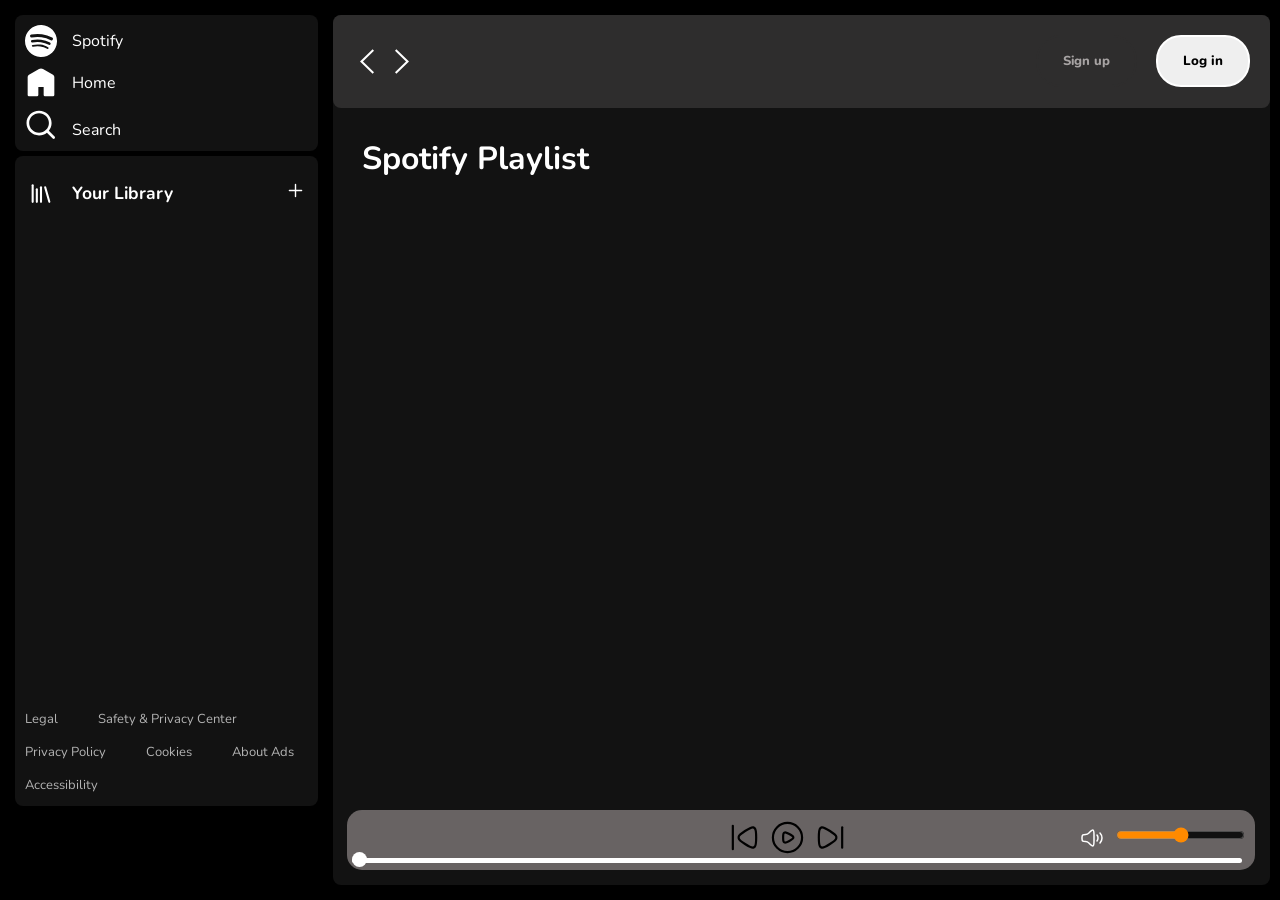
==== index.html @ a6fa282a "deploy" ====
<!DOCTYPE html>
<html lang="en">

<head>
    <meta charset="UTF-8">
    <meta name="viewport" content="width=device-width, initial-scale=1.0">
    <title>Spotify - Web Player: Music for everyone</title>
    <link rel="stylesheet" href="css/style.css">
    <link rel="stylesheet" href="css/utils.css">
    <link rel="stylesheet" href="css/responsive.css">
</head>

<body>
    <div class="container flex bg-black">
        <div class="left">
            <div class="cross">
                <img width="30px" class="invert" src="svgs/cross.svg" alt="">
            </div>
            <div class="home bg-grey rounded m-1 p-2">
                <ul>
                    <li><img class="invert" src="svgs/logo.svg" alt="Spotify">Spotify</li>
                    <li><img class="invert" src="svgs/home.svg" alt="Home">Home</li>
                    <li><img class="invert p-3" src="svgs/search.svg" alt="Search">Search</li>
                </ul>
            </div>
            <div class="library bg-grey rounded m-1 p-1">
                <div class="heading">
                    <img class="invert" src="svgs/library.svg" alt="library">
                    <h3>Your Library</h3>
                    <div class="more">
                        <img class="invert" src="svgs/plus.svg" alt="more">
                    </div>
                </div>
                <div class="songList">
                    <ul>
                    </ul>
                </div>
                <div class="footer">
                    <div><a href="https://www.spotify.com/pk-en/legal/">Legal</a></div>
                    <div><a href="https://www.spotify.com/pk-en/safetyandprivacy/">Safety &amp; Privacy
                            Center</a></div>
                    <div><a href="https://www.spotify.com/pk-en/legal/privacy-policy/">Privacy Policy</a>
                    </div>
                    <div><a href="https://www.spotify.com/pk-en/legal/cookies-policy/">Cookies</a></div>
                    <div><a href="https://www.spotify.com/pk-en/legal/privacy-policy/#s3">About Ads</a>
                    </div>
                    <div><a href="https://www.spotify.com/pk-en/accessibility/">Accessibility</a></div>
                </div>
            </div>
        </div>
        <div class="right bg-grey rounded">
            <div class="header">
                <div class="nav">
                    <img class="invert p-4 hamburger" src="svgs/hamburger.svg" alt="">
                    <img class="invert p-4" src="svgs/left-arrow.svg" alt="">
                    <img class="invert p-4" src="svgs/right-arrow.svg" alt="">
                </div>
                <div class="button">
                    <button class="sign">Sign up</button>
                    <button class="login">Log in</button>
                </div>
            </div>
            <div class="spotifyPlaylist">
                <h1>Spotify Playlist</h1>
                <div class="cardContainer">
                    <!-- <div data-folder="cs" class="card">
                        <div class="play">
                            <svg viewBox="0 0 100 100" xmlns="http://www.w3.org/2000/svg">
                                <circle cx="50" cy="50" r="50" fill="green" />
                                <polygon points="40,30 70,50 40,70" fill="black" />
                            </svg>
                        </div>
                        <img src="https://i.scdn.co/image/ab67616d00001e02402e69d05f836508a379956b" alt="">
                        <h2>Guzaarishein (From "Parwarish") [Original Motion Picture Soundtrack]</h2>
                        <p>Samar Jafri . Alistair Alvin</p>
                    </div>
                    <div data-folder="ncs" class="card">
                        <div class="play">
                            <svg viewBox="0 0 100 100" xmlns="http://www.w3.org/2000/svg">
                                <circle cx="50" cy="50" r="50" fill="green" />
                                <polygon points="40,30 70,50 40,70" fill="black" />
                            </svg>
                        </div>
                        <img src="https://i.scdn.co/image/ab67616d00001e02123cdd6a61f9f07afb4eb11e" alt="">
                        <h2>STFU</h2>
                        <p>AP Dhillon,Shinda Kahlon</p>
                    </div> -->
                    <!-- <div data-folder="ls" class="card">
                        <div class="play">
                            <svg viewBox="0 0 100 100" xmlns="http://www.w3.org/2000/svg">
                                <circle cx="50" cy="50" r="50" fill="green" />
                                <polygon points="40,30 70,50 40,70" fill="black" />
                            </svg>
                        </div>
                        <img src="https://i.scdn.co/image/ab67616d00001e020de04fd2c7c3bdc0a1d765f5" alt="">
                        <h2>Sajde</h2>
                        <p>Faheem Abdullah,Huzaif Nazar</p>
                    </div>
                    <div data-folder="os" class="card">
                        <div class="play">
                            <svg viewBox="0 0 100 100" xmlns="http://www.w3.org/2000/svg">
                                <circle cx="50" cy="50" r="50" fill="green" />
                                <polygon points="40,30 70,50 40,70" fill="black" />
                            </svg>
                        </div>
                        <img src="https://i.scdn.co/image/ab67616d00001e02e7a80f2e7ff3ef311f16a442" alt="">
                        <h2>Laal Pari (From "Housefull 5")</h2>
                        <p>Yo Yo Honey Singh,Simar Kaur,Alfaaz</p>
                    </div>
                    <div data-folder="s" class="card">
                        <div class="play">
                            <svg viewBox="0 0 100 100" xmlns="http://www.w3.org/2000/svg">
                                <circle cx="50" cy="50" r="50" fill="green" />
                                <polygon points="40,30 70,50 40,70" fill="black" />
                            </svg>
                        </div>
                        <img src="https://i.scdn.co/image/ab67616d00001e026d73f67ed72ae8eeb251040f" alt="">
                        <h2>Zamaana Lage (From "Metro ... In Dino")</h2>
                        <p>Pritam,Arijit Singh,Shashwat Singh,Qaisar-Ul-Jafri</p>
                    </div> -->

                </div>
                <div class="playbar">
                    <div class="seekbar ">
                        <div class="circle"></div>
                    </div>
                    <div class="details">
                        <div class="songinfo">
                        </div>
                        <div class="songbuttons">
                            <img width="35px" id="previous" src="svgs/previous.svg" alt="">
                            <img width="35px" id="play" src="svgs/play.svg" alt="">
                            <img width="35px" id="next" src="svgs/next.svg" alt="">
                        </div>
                        <div class="timevol">
                            <div class="songtime"></div>
                            <div class="volume invert">
                                <img src="svgs/volume.svg" alt="">
                                <div class="range">
                                    <input type="range" name="volume" id="">
                                </div>
                            </div>
                        </div>
                        
                    </div>
                </div>
            </div>
        </div>
    </div>
    <script src="js/script.js"></script>
    <!-- <script src="js/practice.js"></script> -->
</body>

</html>
---- css/style.css ----
@import url("https://fonts.googleapis.com/css2?family=Nunito:ital,wght@500&display=swap");
:root {
  --a:0;
}
* {
  margin: 0;
  padding: 0;
}
.container {
  display: flex;
  min-height: 100vh;
}
.left {
  width: 25vw;
  padding: 10px;
  min-height: 95vh;
}
.cross {
  display: none;
}
.right {
  width: 75vw;
  margin: 15px 0px;
  min-height: 95vh;
}
.home ul li {
  width: 32px;
  list-style: none;
  display: flex;
  align-items: center;
  gap: 15px;
  padding-top: 10px;
  font-family: "Nunito", sans-serif;
}
.library {
  /* display: flex; */
  /* justify-content: space-between; */
  position: relative;
  min-height: 70vh;
}
.heading {
  display: flex;
  align-items: center;
  gap: 15px;
  width: 100%;
  padding-top: 12px;
  font-family: "Nunito", sans-serif;
  font-size: 15px;
}
.heading img {
  width: 32px;
  height: 25px;
}
.more img {
  width: 15px;
  padding: 0 0 0 100px;
}
.songList {
  height: 300px;
  overflow: auto;
  margin: 8px 0px 24px;
}
.songList ul {
  /* padding: 10px; */
  font-family: "Nunito", sans-serif;
}
.songList ul li {
  list-style-type: decimal;
  display: flex;
  justify-content: space-between;
  gap: 10px;
  cursor: pointer;
  padding: 10px 5px;
  margin: 10px 0;
  border: 1px solid white;
  border-radius: 5px;
}
.info {
  font-size: 14px;
  width: 142px;
}
.playnow {
  display: flex;
  justify-content: center;
  align-items: center;
}
.playnow span {
  font-size: 10px;
  width: 60px;
}
.footer {
  display: flex;
  flex-wrap: wrap;
  font-size: 13px;
  gap: 15px 40px;
  position: absolute;
  bottom: 12px;
  margin-top: 12px;
}
.footer a {
  color: rgb(179, 179, 179);
  text-decoration: none;
  font-family: "Nunito", sans-serif;
  width: 34px;
}
.header {
  display: flex;
  justify-content: space-between;
  background: #2e2d2d;
  height: 93px;
  border-radius: 8px;
}
.right {
  position: relative;
  margin-right: 10px;
}
/* .header > * {
  padding: 20px;
} */

.nav {
  display: flex;
  padding: 20px 0px 20px 20px;
}
.button {
  padding: 20px 20px 20px 0px;
}
.hamburger {
  display: none;
}
.nav img {
  width: 28px;
}
.sign {
  font-weight: 800;
  font-family: "Nunito", sans-serif;
  padding: 15px 25px;
  border-radius: 25px;
  background: #2e2d2d;
  border: 2px solid #2e2d2d;
  color: #a7a3a3;
  font-size: 13px;
  cursor: pointer;
}
.sign:hover {
  font-size: 13.5px;
  color: white;
}
.login {
  margin: 0 0 0 15px;
  padding: 15px 25px;
  border-radius: 25px;
  border: 2px solid white;
  font-weight: 800;
  font-family: "Nunito", sans-serif;
  cursor: pointer;
}
.login:hover {
  padding: 15.5px 25.5px;
  font-weight: 800;
}
.spotifyPlaylist {
  padding: 14px;
}
.spotifyPlaylist h1 {
  padding: 15px;
  font-family: "Nunito", sans-serif;
}
.cardContainer {
  display: flex;
  flex-wrap: wrap;
  max-height: 55vh;
  overflow-y: auto;
}
.spotifyPlaylist .card {
  width: 165px;
  padding: 0px 12px;
  position: relative;
}
.play {
  position: relative;
  width: 25%;
  top: 48%;
  right: -70%;
  opacity: var(--a);
}
/* .play:hover {
  opacity: 1;
  top: 125px;
} */
.card {
  transition: all 0.9s;
}
.card:hover {
  --a:1;
  cursor: pointer;
  background-color: rgb(71, 71, 71);
}
.card img {
  width: 100%;
  object-fit: contain;
  border-radius: 6px;
}
.card h2 {
  font-size: smaller;
  font-family: "Nunito", sans-serif;
  padding: 10px 0;
}
.card p {
  font-family: "Nunito", sans-serif;
  font-size: small;
  /* padding: 0 0 20px; */
}
.playbar {
  position: absolute;
  bottom: 0px;
  background: rgb(104, 99, 99);
  width: 71vw;
  min-height: 40px;
  padding: 10px 0px;
  border-radius: 15px;
  margin-bottom: 15px;
}
.seekbar {
  height: 5px;
  width: 98%;
  background: white;
  position: absolute;
  bottom: 2px;
  border-radius: 10px;
  margin: 5px;
  cursor: pointer;
}
.circle {
  height: 15px;
  width: 15px;
  background-color: white;
  border-radius: 8px;
  position: absolute;
  bottom: -4px;
  left: 0%;
  transition: left 0.5s;
}
.songbuttons {
  display: flex;
  justify-self: center;
  gap: 8px;
}
.songbuttons img {
  cursor: pointer;
}
.songinfo {
  width: 150px;
}
.details {
  display: flex;
  justify-content: space-between;
  font-family: "Nunito", sans-serif;
  padding: 0 10px;
}
.timevol,
.volume {
  display: flex;
  align-items: center;
  justify-content: center;
  gap: 12px;
}
.volume {
  cursor: pointer;
}
input {
  cursor: pointer;
}
---- css/utils.css ----
.border {
  border: 2px solid red;
  margin: 3px;
}

.flex {
  display: flex;
}

.justify-center {
  justify-content: center;
}

.item-center {
  align-items: center;
}

.bg-black {
  background: black;
  color: white;
}
.bg-grey {
  background: #121212;
  color: white;
}

.invert {
  filter: invert(1);
}

.rounded {
  border-radius: 8px;
}

.m-1 {
  margin: 5px;
}

.p-1 {
  padding: 10px;
}

.p-2 {
  padding: 0px 10px;
}

.p-3 {
  padding-bottom: 10px;
}
.p-4 {
  padding-right: 7px;
}

/* Custom dark scrollbar for WebKit browsers */
::-webkit-scrollbar {
  width: 12px;
}

::-webkit-scrollbar-track {
  background: #222; /* Dark track */
}

::-webkit-scrollbar-thumb {
  background: #444; /* Darker thumb */
  border-radius: 6px;
}

::-webkit-scrollbar-thumb:hover {
  background: #555; /* Even darker on hover */
}
---- css/responsive.css ----
@media (max-width: 1024px) {
  .left {
    position: absolute;
    left: -120%;
    transition: all 0.3s;
    z-index: 1;
    width: 50vw;
    height: 99vh;
    background: black;
  }
  .left .cross {
    position: absolute;
    left: 44vw;
    top: 5vh;
    display: block;
  }
  .more img {
    padding: 0 0 0 22vw;
  }
  .home ul {
    padding: 30px 0;
  }
  .home ul li {
    padding: 15px;
  }
  /* .library {
    padding: 30px;
  } */
  .footer {
    bottom: 40px;
    font-size: 18px;
  }
  .songList {
    height: 50vh;
  }
  .right {
    width: 100vw;
    margin: 0;
  }
  .playbar {
    width: 97vw;
  }
  .hamburger {
    display: block;
  }
  .card {
    min-width: 44vw;
  }
  .header {
    border-radius: 0;
  }
  .cardContainer {
    max-height: 70vh;
    justify-content: center;
  }
  .login {
    margin: 0px;
  }
  .nav {
    padding-left: 10px;
  }
  .button {
    padding-right: 10px;
  }
  .details {
    flex-direction: column;
    align-items: center;
    gap: 23px;
  }
  .timevol {
    display: flex;
    justify-content: center;
    align-items: center;
    flex-direction: column;
    gap: 12px;
  }
  .play {
    width: 20%;
    top: 69%;
    right: -76%;
  }
}

@media (max-width: 430px) {
  .left {
    position: absolute;
    left: -120%;
    transition: all 0.3s;
    z-index: 1;
    width: 95vw;
    height: 97vh;
    background: black;
  }
  .home ul {
    padding: 15px 0;
  }
  .left .cross {
    left: 88vw;
  }
  .more img {
    padding: 0 0 0 44vw;
  }
  .cardContainer {
    max-height: 55vh;
  }
  .card {
    min-width: 84vw;
  }
  .songList {
    height: 40vh;
  }
  .playbar {
    width: 94vw;
  }
  .library {
    min-height: 63vh;
  }
  .footer {
    bottom: 20px;
    font-size: 16px;
  }
}
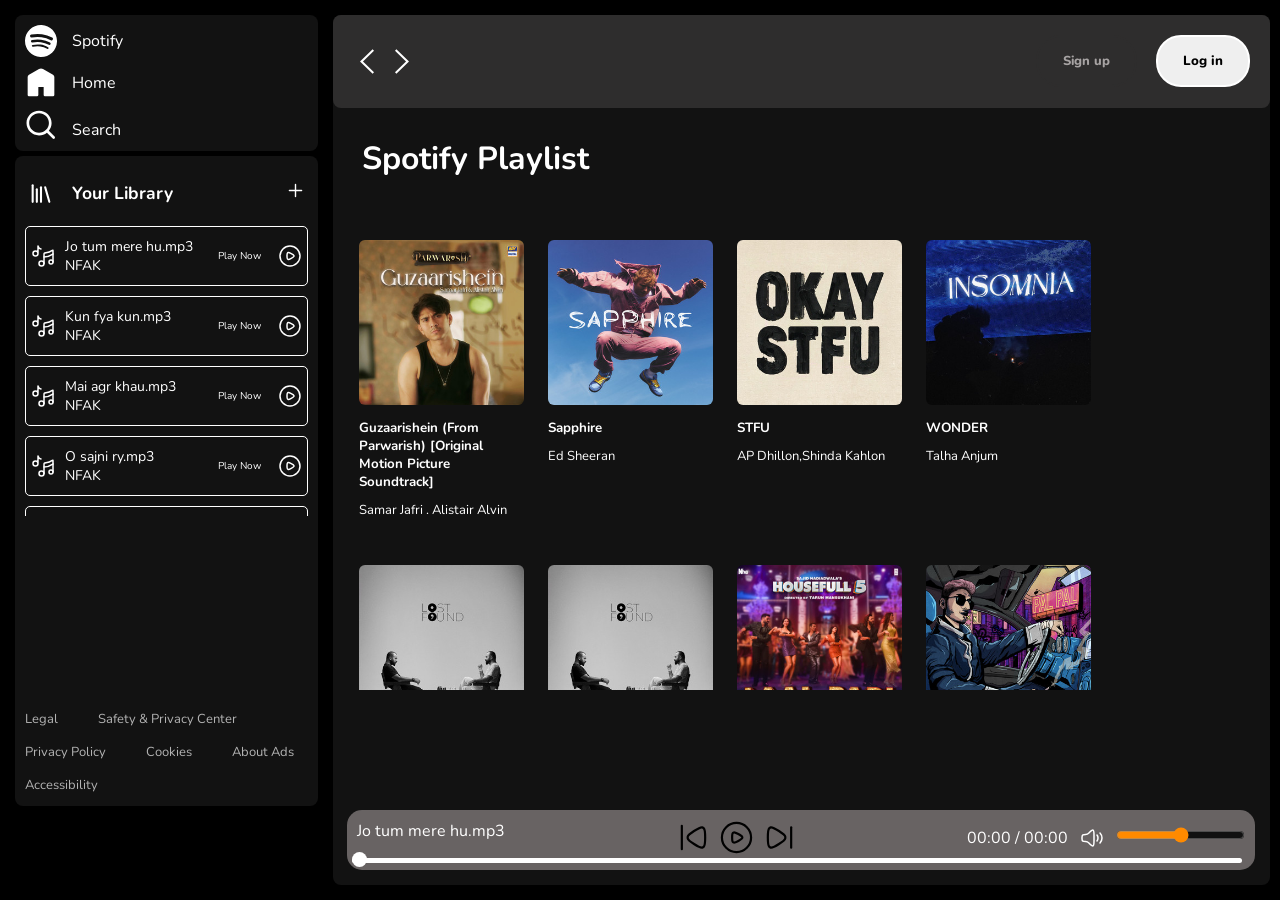
==== commit d8eb4c6c: "added cover images and favicon" ====
--- a/index.html
+++ b/index.html
@@ -5,30 +5,31 @@
     <meta charset="UTF-8">
     <meta name="viewport" content="width=device-width, initial-scale=1.0">
     <title>Spotify - Web Player: Music for everyone</title>
-    <link rel="stylesheet" href="css/style.css">
-    <link rel="stylesheet" href="css/utils.css">
-    <link rel="stylesheet" href="css/responsive.css">
+    <link rel="stylesheet" href="./css/style.css">
+    <link rel="stylesheet" href="./css/utils.css">
+    <link rel="stylesheet" href="./css/responsive.css">
+    <link rel="icon" href="favicon.ico" type="image/x-icon">
 </head>
 
 <body>
     <div class="container flex bg-black">
         <div class="left">
             <div class="cross">
-                <img width="30px" class="invert" src="svgs/cross.svg" alt="">
+                <img width="30px" class="invert" src="./svgs/cross.svg" alt="">
             </div>
             <div class="home bg-grey rounded m-1 p-2">
                 <ul>
-                    <li><img class="invert" src="svgs/logo.svg" alt="Spotify">Spotify</li>
-                    <li><img class="invert" src="svgs/home.svg" alt="Home">Home</li>
-                    <li><img class="invert p-3" src="svgs/search.svg" alt="Search">Search</li>
+                    <li><img class="invert" src="./svgs/logo.svg" alt="Spotify">Spotify</li>
+                    <li><img class="invert" src="./svgs/home.svg" alt="Home">Home</li>
+                    <li><img class="invert p-3" src="./svgs/search.svg" alt="Search">Search</li>
                 </ul>
             </div>
             <div class="library bg-grey rounded m-1 p-1">
                 <div class="heading">
-                    <img class="invert" src="svgs/library.svg" alt="library">
+                    <img class="invert" src="./svgs/library.svg" alt="library">
                     <h3>Your Library</h3>
                     <div class="more">
-                        <img class="invert" src="svgs/plus.svg" alt="more">
+                        <img class="invert" src="./svgs/plus.svg" alt="more">
                     </div>
                 </div>
                 <div class="songList">
@@ -51,9 +52,9 @@
         <div class="right bg-grey rounded">
             <div class="header">
                 <div class="nav">
-                    <img class="invert p-4 hamburger" src="svgs/hamburger.svg" alt="">
-                    <img class="invert p-4" src="svgs/left-arrow.svg" alt="">
-                    <img class="invert p-4" src="svgs/right-arrow.svg" alt="">
+                    <img class="invert p-4 hamburger" src="./svgs/hamburger.svg" alt="">
+                    <img class="invert p-4" src="./svgs/left-arrow.svg" alt="">
+                    <img class="invert p-4" src="./svgs/right-arrow.svg" alt="">
                 </div>
                 <div class="button">
                     <button class="sign">Sign up</button>
@@ -63,62 +64,6 @@
             <div class="spotifyPlaylist">
                 <h1>Spotify Playlist</h1>
                 <div class="cardContainer">
-                    <!-- <div data-folder="cs" class="card">
-                        <div class="play">
-                            <svg viewBox="0 0 100 100" xmlns="http://www.w3.org/2000/svg">
-                                <circle cx="50" cy="50" r="50" fill="green" />
-                                <polygon points="40,30 70,50 40,70" fill="black" />
-                            </svg>
-                        </div>
-                        <img src="https://i.scdn.co/image/ab67616d00001e02402e69d05f836508a379956b" alt="">
-                        <h2>Guzaarishein (From "Parwarish") [Original Motion Picture Soundtrack]</h2>
-                        <p>Samar Jafri . Alistair Alvin</p>
-                    </div>
-                    <div data-folder="ncs" class="card">
-                        <div class="play">
-                            <svg viewBox="0 0 100 100" xmlns="http://www.w3.org/2000/svg">
-                                <circle cx="50" cy="50" r="50" fill="green" />
-                                <polygon points="40,30 70,50 40,70" fill="black" />
-                            </svg>
-                        </div>
-                        <img src="https://i.scdn.co/image/ab67616d00001e02123cdd6a61f9f07afb4eb11e" alt="">
-                        <h2>STFU</h2>
-                        <p>AP Dhillon,Shinda Kahlon</p>
-                    </div> -->
-                    <!-- <div data-folder="ls" class="card">
-                        <div class="play">
-                            <svg viewBox="0 0 100 100" xmlns="http://www.w3.org/2000/svg">
-                                <circle cx="50" cy="50" r="50" fill="green" />
-                                <polygon points="40,30 70,50 40,70" fill="black" />
-                            </svg>
-                        </div>
-                        <img src="https://i.scdn.co/image/ab67616d00001e020de04fd2c7c3bdc0a1d765f5" alt="">
-                        <h2>Sajde</h2>
-                        <p>Faheem Abdullah,Huzaif Nazar</p>
-                    </div>
-                    <div data-folder="os" class="card">
-                        <div class="play">
-                            <svg viewBox="0 0 100 100" xmlns="http://www.w3.org/2000/svg">
-                                <circle cx="50" cy="50" r="50" fill="green" />
-                                <polygon points="40,30 70,50 40,70" fill="black" />
-                            </svg>
-                        </div>
-                        <img src="https://i.scdn.co/image/ab67616d00001e02e7a80f2e7ff3ef311f16a442" alt="">
-                        <h2>Laal Pari (From "Housefull 5")</h2>
-                        <p>Yo Yo Honey Singh,Simar Kaur,Alfaaz</p>
-                    </div>
-                    <div data-folder="s" class="card">
-                        <div class="play">
-                            <svg viewBox="0 0 100 100" xmlns="http://www.w3.org/2000/svg">
-                                <circle cx="50" cy="50" r="50" fill="green" />
-                                <polygon points="40,30 70,50 40,70" fill="black" />
-                            </svg>
-                        </div>
-                        <img src="https://i.scdn.co/image/ab67616d00001e026d73f67ed72ae8eeb251040f" alt="">
-                        <h2>Zamaana Lage (From "Metro ... In Dino")</h2>
-                        <p>Pritam,Arijit Singh,Shashwat Singh,Qaisar-Ul-Jafri</p>
-                    </div> -->
-
                 </div>
                 <div class="playbar">
                     <div class="seekbar ">
@@ -128,26 +73,26 @@
                         <div class="songinfo">
                         </div>
                         <div class="songbuttons">
-                            <img width="35px" id="previous" src="svgs/previous.svg" alt="">
-                            <img width="35px" id="play" src="svgs/play.svg" alt="">
-                            <img width="35px" id="next" src="svgs/next.svg" alt="">
+                            <img width="35px" id="previous" src="./svgs/previous.svg" alt="">
+                            <img width="35px" id="play" src="./svgs/play.svg" alt="">
+                            <img width="35px" id="next" src="./svgs/next.svg" alt="">
                         </div>
                         <div class="timevol">
                             <div class="songtime"></div>
                             <div class="volume invert">
-                                <img src="svgs/volume.svg" alt="">
+                                <img src="./svgs/volume.svg" alt="">
                                 <div class="range">
                                     <input type="range" name="volume" id="">
                                 </div>
                             </div>
                         </div>
-                        
+
                     </div>
                 </div>
             </div>
         </div>
     </div>
-    <script src="js/script.js"></script>
+    <script src="./js/script.js"></script>
     <!-- <script src="js/practice.js"></script> -->
 </body>
 
